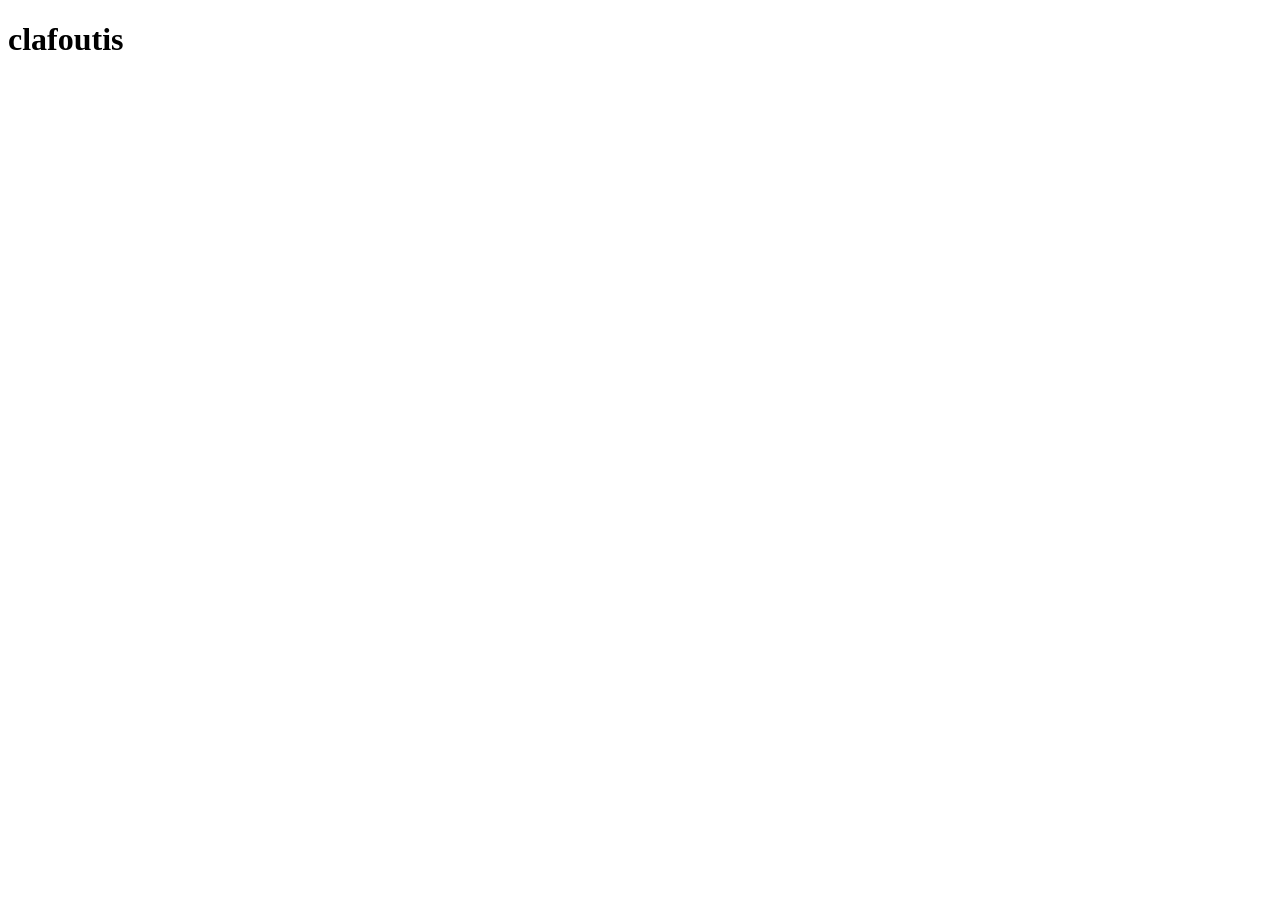
==== index.html @ cf26f994 "clafoutis!" ====
<!DOCTYPE html>
<html lang="en">
<head>
	<meta charset="UTF-8">
	<meta name="viewport" content="width=device-width, initial-scale=1.0">
	<title>every layout</title>
</head>
<body>
	<h1>clafoutis</h1>
</body>
</html>
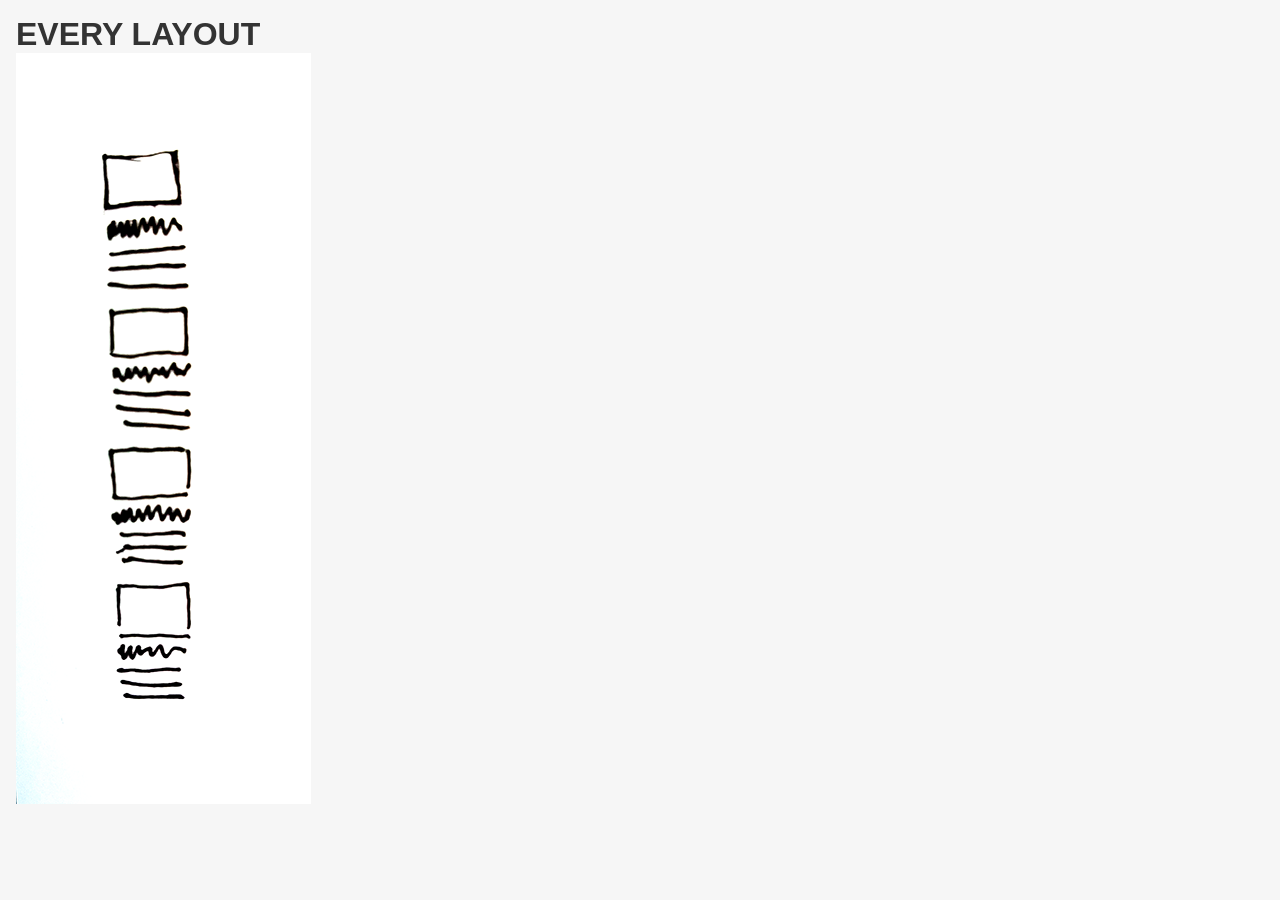
==== commit 53d294b7: "vignettes et page d'acceuil" ====
--- a/index.html
+++ b/index.html
@@ -4,8 +4,13 @@
 	<meta charset="UTF-8">
 	<meta name="viewport" content="width=device-width, initial-scale=1.0">
 	<title>every layout</title>
+	<link rel="stylesheet" href="rsrc/style.css">
 </head>
 <body>
-	<h1>clafoutis</h1>
+	<h1>EVERY LAYOUT</h1>
+	
+	<a href="layout-01-simple.html">
+		<img src="vignettes/layout-01-simple.png" alt="">
+	</a>
 </body>
-</html>+</html
--- a/rsrc/style.css
+++ b/rsrc/style.css
@@ -0,0 +1,45 @@
+/*	-	-	-	-	-	-	-	-	-	-	*/
+/* Style visuel global pour le projet */
+
+
+/* Import */
+@import url('https://rsms.me/inter/inter.css');
+
+
+
+
+/* Reset */
+* { box-sizing: border-box; margin:0; }
+img { max-width: 100%; display: block; object-fit: cover; }
+
+
+
+
+/* Typo */
+
+body { font-family: InterVariable, sans-serif; }
+
+h3{
+	font-size: 2rem;
+	line-height: 100%;
+	font-weight: 200;
+}
+
+
+
+
+/* Couleur */
+
+html {
+	color: #333;
+	background-color: #F6F6F6;
+}
+
+
+
+
+/* Géometrie & Mise en page */
+
+body{
+	padding: 1rem;
+}
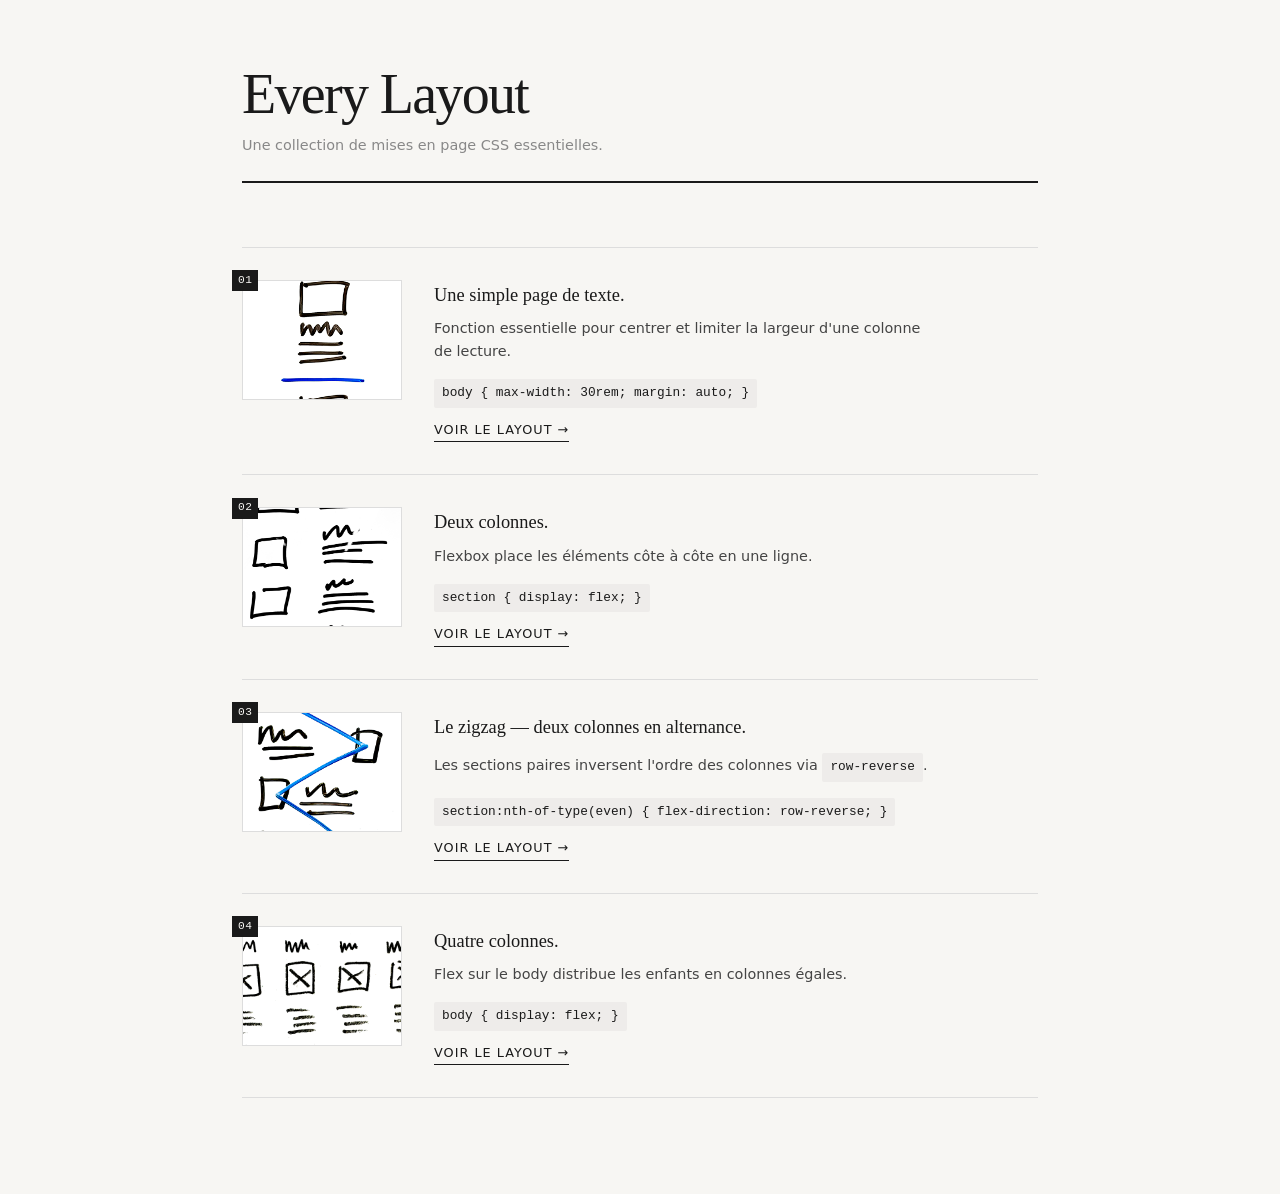
==== commit ac819ca0: "v2" ====
--- a/index.html
+++ b/index.html
@@ -1,16 +1,233 @@
 <!DOCTYPE html>
-<html lang="en">
+<html lang="fr">
 <head>
-	<meta charset="UTF-8">
-	<meta name="viewport" content="width=device-width, initial-scale=1.0">
-	<title>every layout</title>
-	<link rel="stylesheet" href="rsrc/style.css">
+  <meta charset="UTF-8">
+  <meta name="viewport" content="width=device-width, initial-scale=1.0">
+  <title>Every Layout</title>
+  <style>
+    *, *::before, *::after { box-sizing: border-box; margin: 0; padding: 0; }
+
+    :root {
+      --bg: #f7f6f3;
+      --ink: #1a1a1a;
+      --muted: #888;
+      --border: #ddd;
+      --accent: #1a1a1a;
+      --code-bg: #eeecea;
+      --font-display: 'Georgia', serif;
+      --font-body: system-ui, sans-serif;
+      --font-mono: 'Courier New', monospace;
+    }
+
+    body {
+      background: var(--bg);
+      color: var(--ink);
+      font-family: var(--font-body);
+      font-size: 1rem;
+      line-height: 1.6;
+      max-width: 860px;
+      margin: 0 auto;
+      padding: 4rem 2rem 6rem;
+    }
+
+    /* ── En-tête ── */
+    header {
+      margin-bottom: 4rem;
+      border-bottom: 2px solid var(--ink);
+      padding-bottom: 1.5rem;
+    }
+
+    header h1 {
+      font-family: var(--font-display);
+      font-size: clamp(2rem, 6vw, 3.5rem);
+      font-weight: 400;
+      letter-spacing: -0.03em;
+      line-height: 1.1;
+    }
+
+    header p {
+      margin-top: 0.5rem;
+      color: var(--muted);
+      font-size: 0.9rem;
+    }
+
+    /* ── Compteur global ── */
+    ol { list-style: none; counter-reset: layout-counter; }
+
+    /* ── Carte layout ── */
+    li {
+      counter-increment: layout-counter;
+      display: grid;
+      grid-template-columns: 10rem 1fr;
+      gap: 2rem;
+      align-items: start;
+      padding: 2rem 0;
+      border-top: 1px solid var(--border);
+    }
+
+    li:last-child { border-bottom: 1px solid var(--border); }
+
+    /* ── Vignette ── */
+    .vignette {
+      position: relative;
+    }
+
+    .vignette a {
+      display: block;
+      aspect-ratio: 4/3;
+      overflow: hidden;
+      border: 1px solid var(--border);
+    }
+
+    .vignette a img {
+      width: 100%;
+      height: 100%;
+      object-fit: cover;
+      display: block;
+      transition: opacity 0.2s;
+    }
+
+    .vignette a:hover img { opacity: 0.75; }
+
+    .vignette::before {
+      content: counter(layout-counter, decimal-leading-zero);
+      position: absolute;
+      top: -0.6rem;
+      left: -0.6rem;
+      font-size: 0.7rem;
+      font-family: var(--font-mono);
+      background: var(--ink);
+      color: var(--bg);
+      padding: 0.1rem 0.35rem;
+      letter-spacing: 0.05em;
+      z-index: 1;
+    }
+
+    /* ── Description ── */
+    .description { padding-top: 0.25rem; }
+
+    .description h3 {
+      font-family: var(--font-display);
+      font-size: 1.15rem;
+      font-weight: 400;
+      margin-bottom: 0.6rem;
+      line-height: 1.3;
+    }
+
+    .description p {
+      font-size: 0.9rem;
+      color: #444;
+      max-width: 55ch;
+      margin-bottom: 0.75rem;
+    }
+
+    code {
+      display: inline-block;
+      background: var(--code-bg);
+      font-family: var(--font-mono);
+      font-size: 0.8rem;
+      padding: 0.25rem 0.5rem;
+      border-radius: 2px;
+      color: var(--ink);
+      margin-top: 0.25rem;
+    }
+
+    .description a {
+      display: inline-block;
+      margin-top: 0.75rem;
+      font-size: 0.8rem;
+      letter-spacing: 0.08em;
+      text-transform: uppercase;
+      color: var(--ink);
+      text-decoration: none;
+      border-bottom: 1px solid var(--ink);
+      padding-bottom: 1px;
+      transition: opacity 0.2s;
+    }
+
+    .description a:hover { opacity: 0.5; }
+
+    /* ── Responsive ── */
+    @media (max-width: 560px) {
+      li { grid-template-columns: 1fr; gap: 1rem; }
+      .vignette a { max-width: 100%; }
+    }
+
+    @media (prefers-reduced-motion: reduce) {
+      .vignette a img, .description a { transition: none; }
+    }
+  </style>
 </head>
 <body>
-	<h1>EVERY LAYOUT</h1>
-	
-	<a href="layout-01-simple.html">
-		<img src="vignettes/layout-01-simple.png" alt="">
-	</a>
+
+  <header>
+    <h1>Every Layout</h1>
+    <p>Une collection de mises en page CSS essentielles.</p>
+  </header>
+
+  <ol>
+
+    <li>
+      <div class="vignette">
+        <a href="layout-01-simple.html">
+          <img src="vignettes/layout-01-simple.png" alt="Aperçu layout page simple">
+        </a>
+      </div>
+      <div class="description">
+        <h3>Une simple page de texte.</h3>
+        <p>Fonction essentielle pour centrer et limiter la largeur d'une colonne de lecture.</p>
+        <code>body { max-width: 30rem; margin: auto; }</code>
+        <br>
+        <a href="layout-01-simple.html">Voir le layout →</a>
+      </div>
+    </li>
+
+    <li>
+      <div class="vignette">
+        <a href="layout-02-colonnes.html">
+          <img src="vignettes/layout-02-colonnes.png" alt="Aperçu layout deux colonnes">
+        </a>
+      </div>
+      <div class="description">
+        <h3>Deux colonnes.</h3>
+        <p>Flexbox place les éléments côte à côte en une ligne.</p>
+        <code>section { display: flex; }</code>
+        <br>
+        <a href="layout-02-colonnes.html">Voir le layout →</a>
+      </div>
+    </li>
+
+    <li>
+      <div class="vignette">
+        <a href="layout-03-zigzag.html">
+          <img src="vignettes/layout-03-zigzag.png" alt="Aperçu layout zigzag">
+        </a>
+      </div>
+      <div class="description">
+        <h3>Le zigzag — deux colonnes en alternance.</h3>
+        <p>Les sections paires inversent l'ordre des colonnes via <code>row-reverse</code>.</p>
+        <code>section:nth-of-type(even) { flex-direction: row-reverse; }</code>
+        <br>
+        <a href="layout-03-zigzag.html">Voir le layout →</a>
+      </div>
+    </li>
+
+    <li>
+      <div class="vignette">
+        <a href="layout-04-quatre.html">
+          <img src="vignettes/layout-04-quatre-colonnes.png" alt="Aperçu layout quatre colonnes">
+        </a>
+      </div>
+      <div class="description">
+        <h3>Quatre colonnes.</h3>
+        <p>Flex sur le body distribue les enfants en colonnes égales.</p>
+        <code>body { display: flex; }</code>
+        <br>
+        <a href="layout-04-quatre.html">Voir le layout →</a>
+      </div>
+    </li>
+
+  </ol>
+
 </body>
-</html+</html>
